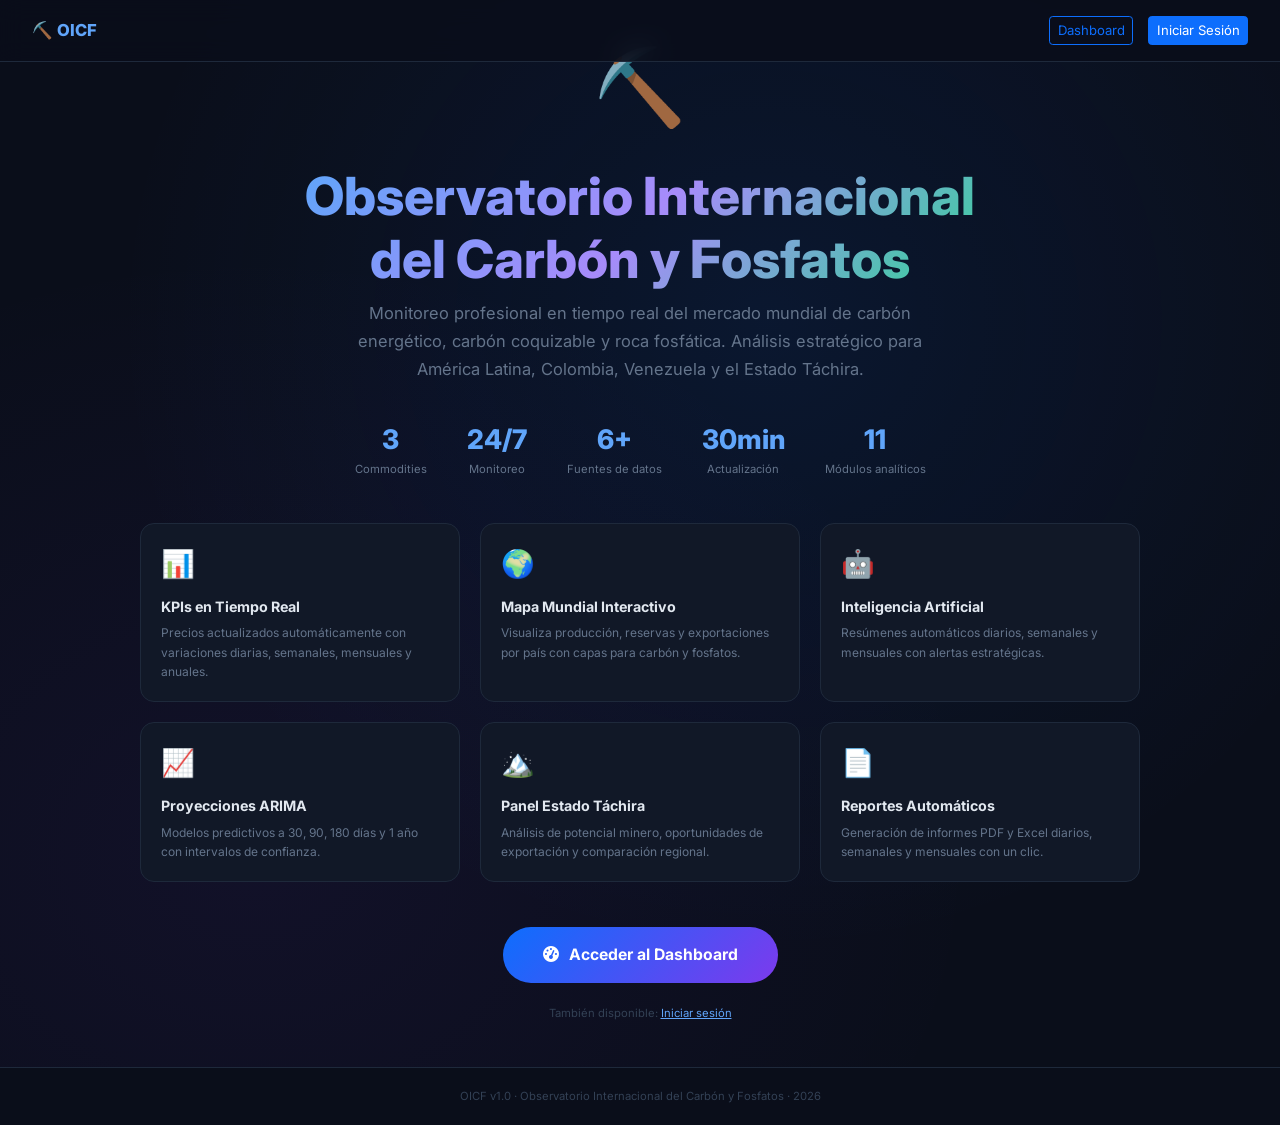
==== index.html @ 0b9a3133 "feat: OICF - Observatorio Internacional del Carbon y Fosfatos v1.0 Plataforma completa de monitoreo " ====
<!DOCTYPE html>
<html lang="es">
<head>
  <meta charset="UTF-8">
  <meta name="viewport" content="width=device-width, initial-scale=1.0">
  <title>OICF — Observatorio Internacional del Carbón y Fosfatos</title>
  <link href="https://cdn.jsdelivr.net/npm/bootstrap@5.3.3/dist/css/bootstrap.min.css" rel="stylesheet">
  <link href="https://cdnjs.cloudflare.com/ajax/libs/font-awesome/6.5.0/css/all.min.css" rel="stylesheet">
  <link href="https://fonts.googleapis.com/css2?family=Inter:wght@300;400;600;700;800&display=swap" rel="stylesheet">
  <link href="css/style.css" rel="stylesheet">
  <style>
    body { background: #0a0e1a; color: #e2e8f0; font-family: 'Inter', sans-serif; }
    .hero { min-height: 100vh; display: flex; flex-direction: column; align-items: center; justify-content: center; text-align: center; padding: 2rem; background: radial-gradient(ellipse at 60% 30%, #0d6efd18 0%, transparent 60%), radial-gradient(ellipse at 20% 80%, #7c3aed12 0%, transparent 50%); }
    .hero-icon { font-size: 5rem; margin-bottom: 1.5rem; animation: float 3s ease-in-out infinite; }
    @keyframes float { 0%,100%{transform:translateY(0)} 50%{transform:translateY(-12px)} }
    .hero-title { font-size: clamp(2rem, 5vw, 3.5rem); font-weight: 800; background: linear-gradient(135deg, #60a5fa, #a78bfa, #34d399); -webkit-background-clip: text; -webkit-text-fill-color: transparent; background-clip: text; margin-bottom: .5rem; }
    .hero-sub { font-size: 1.1rem; color: #64748b; max-width: 600px; margin: 0 auto 2.5rem; line-height: 1.7; }
    .features-grid { display: grid; grid-template-columns: repeat(auto-fit, minmax(240px, 1fr)); gap: 20px; max-width: 1000px; margin: 0 auto 3rem; text-align: left; }
    .feature-card { background: #111827; border: 1px solid #1e293b; border-radius: 14px; padding: 20px; transition: transform .2s, border-color .2s; }
    .feature-card:hover { transform: translateY(-4px); border-color: #0d6efd; }
    .feature-icon { font-size: 1.8rem; margin-bottom: 12px; }
    .feature-title { font-size: .95rem; font-weight: 700; margin-bottom: 6px; }
    .feature-desc { font-size: .8rem; color: #64748b; line-height: 1.6; }
    .cta-btn { display: inline-flex; align-items: center; gap: 10px; padding: 16px 40px; border-radius: 50px; background: linear-gradient(135deg, #0d6efd, #7c3aed); color: #fff; font-weight: 700; font-size: 1.05rem; text-decoration: none; transition: opacity .2s, transform .2s; }
    .cta-btn:hover { opacity: .9; transform: scale(1.03); color: #fff; }
    .stats-bar { display: flex; gap: 40px; justify-content: center; flex-wrap: wrap; margin-bottom: 3rem; }
    .stat-item { text-align: center; }
    .stat-val { font-size: 1.8rem; font-weight: 800; color: #60a5fa; }
    .stat-lbl { font-size: .75rem; color: #64748b; }
  </style>
</head>
<body class="dark-mode">

<nav style="position:fixed;top:0;left:0;right:0;z-index:100;padding:16px 32px;display:flex;align-items:center;justify-content:space-between;background:rgba(10,14,26,.85);backdrop-filter:blur(12px);border-bottom:1px solid #1e293b">
  <div style="font-weight:800;font-size:1.1rem;color:#60a5fa">⛏️ OICF</div>
  <div class="d-flex gap-3">
    <a href="dashboard.html" class="btn btn-sm btn-outline-primary">Dashboard</a>
    <a href="login.html"     class="btn btn-sm btn-primary">Iniciar Sesión</a>
  </div>
</nav>

<section class="hero">
  <div class="hero-icon">⛏️</div>
  <h1 class="hero-title">Observatorio Internacional<br>del Carbón y Fosfatos</h1>
  <p class="hero-sub">Monitoreo profesional en tiempo real del mercado mundial de carbón energético, carbón coquizable y roca fosfática. Análisis estratégico para América Latina, Colombia, Venezuela y el Estado Táchira.</p>

  <div class="stats-bar">
    <div class="stat-item"><div class="stat-val">3</div><div class="stat-lbl">Commodities</div></div>
    <div class="stat-item"><div class="stat-val">24/7</div><div class="stat-lbl">Monitoreo</div></div>
    <div class="stat-item"><div class="stat-val">6+</div><div class="stat-lbl">Fuentes de datos</div></div>
    <div class="stat-item"><div class="stat-val">30min</div><div class="stat-lbl">Actualización</div></div>
    <div class="stat-item"><div class="stat-val">11</div><div class="stat-lbl">Módulos analíticos</div></div>
  </div>

  <div class="features-grid">
    <div class="feature-card">
      <div class="feature-icon">📊</div>
      <div class="feature-title">KPIs en Tiempo Real</div>
      <div class="feature-desc">Precios actualizados automáticamente con variaciones diarias, semanales, mensuales y anuales.</div>
    </div>
    <div class="feature-card">
      <div class="feature-icon">🌍</div>
      <div class="feature-title">Mapa Mundial Interactivo</div>
      <div class="feature-desc">Visualiza producción, reservas y exportaciones por país con capas para carbón y fosfatos.</div>
    </div>
    <div class="feature-card">
      <div class="feature-icon">🤖</div>
      <div class="feature-title">Inteligencia Artificial</div>
      <div class="feature-desc">Resúmenes automáticos diarios, semanales y mensuales con alertas estratégicas.</div>
    </div>
    <div class="feature-card">
      <div class="feature-icon">📈</div>
      <div class="feature-title">Proyecciones ARIMA</div>
      <div class="feature-desc">Modelos predictivos a 30, 90, 180 días y 1 año con intervalos de confianza.</div>
    </div>
    <div class="feature-card">
      <div class="feature-icon">🏔️</div>
      <div class="feature-title">Panel Estado Táchira</div>
      <div class="feature-desc">Análisis de potencial minero, oportunidades de exportación y comparación regional.</div>
    </div>
    <div class="feature-card">
      <div class="feature-icon">📄</div>
      <div class="feature-title">Reportes Automáticos</div>
      <div class="feature-desc">Generación de informes PDF y Excel diarios, semanales y mensuales con un clic.</div>
    </div>
  </div>

  <a href="dashboard.html" class="cta-btn">
    <i class="fas fa-tachometer-alt"></i>
    Acceder al Dashboard
  </a>
  <p style="font-size:.75rem;color:#334155;margin-top:1.5rem">También disponible: <a href="login.html" style="color:#60a5fa">Iniciar sesión</a></p>
</section>

<footer style="text-align:center;padding:20px;font-size:.75rem;color:#334155;border-top:1px solid #1e293b">
  OICF v1.0 · Observatorio Internacional del Carbón y Fosfatos · <span id="year"></span>
</footer>
<script>document.getElementById('year').textContent = new Date().getFullYear();</script>
</body>
</html>
---- css/style.css ----
/* ============================================================
   OICF - Observatorio Internacional del Carbón y Fosfatos
   style.css - Estilos Globales
   ============================================================ */

:root {
  --primary:        #0d6efd;
  --primary-dark:   #0b5ed7;
  --accent:         #f59e0b;
  --success:        #22c55e;
  --danger:         #ef4444;
  --warning:        #f59e0b;
  --info:           #06b6d4;

  /* Dark Mode */
  --bg-dark:        #0a0e1a;
  --bg-card-dark:   #111827;
  --bg-sidebar-dark:#0d1b2a;
  --border-dark:    #1e293b;
  --text-dark:      #e2e8f0;
  --text-muted-dark:#94a3b8;

  /* Light Mode */
  --bg-light:       #f1f5f9;
  --bg-card-light:  #ffffff;
  --bg-sidebar-light:#1e3a5f;
  --border-light:   #e2e8f0;
  --text-light:     #1e293b;
  --text-muted-light:#64748b;

  --sidebar-w:      260px;
  --header-h:       64px;
  --transition:     .25s ease;
  --radius:         12px;
  --shadow:         0 4px 24px rgba(0,0,0,.18);
}

/* ---- Reset & Base ---- */
*, *::before, *::after { box-sizing: border-box; margin: 0; padding: 0; }

html { scroll-behavior: smooth; font-size: 15px; }

body {
  font-family: 'Inter', 'Segoe UI', system-ui, sans-serif;
  transition: background-color var(--transition), color var(--transition);
  overflow-x: hidden;
}

/* ---- Dark Mode (default) ---- */
body.dark-mode {
  background-color: var(--bg-dark);
  color: var(--text-dark);
}
body.dark-mode .card-oicf {
  background: var(--bg-card-dark);
  border: 1px solid var(--border-dark);
}
body.dark-mode .sidebar { background: var(--bg-sidebar-dark); }
body.dark-mode .topbar  { background: var(--bg-card-dark); border-bottom: 1px solid var(--border-dark); }
body.dark-mode .text-muted { color: var(--text-muted-dark) !important; }
body.dark-mode .table    { color: var(--text-dark); }
body.dark-mode .table-dark { background: var(--bg-card-dark); }
body.dark-mode .modal-content { background: var(--bg-card-dark); color: var(--text-dark); border: 1px solid var(--border-dark); }
body.dark-mode input, body.dark-mode select, body.dark-mode textarea {
  background: #1e293b; color: var(--text-dark); border-color: var(--border-dark);
}

/* ---- Light Mode ---- */
body.light-mode {
  background-color: var(--bg-light);
  color: var(--text-light);
}
body.light-mode .card-oicf {
  background: var(--bg-card-light);
  border: 1px solid var(--border-light);
  box-shadow: 0 2px 8px rgba(0,0,0,.06);
}
body.light-mode .sidebar { background: var(--bg-sidebar-light); }
body.light-mode .topbar  { background: var(--bg-card-light); border-bottom: 1px solid var(--border-light); }
body.light-mode .text-muted { color: var(--text-muted-light) !important; }

/* ---- Sidebar ---- */
.sidebar {
  position: fixed;
  top: 0; left: 0;
  width: var(--sidebar-w);
  height: 100vh;
  z-index: 1040;
  display: flex;
  flex-direction: column;
  transition: width var(--transition), transform var(--transition);
  overflow: hidden;
}
.sidebar.collapsed { width: 68px; }

.sidebar-logo {
  display: flex;
  align-items: center;
  gap: 12px;
  padding: 18px 16px;
  border-bottom: 1px solid rgba(255,255,255,.08);
  min-height: var(--header-h);
  color: #fff;
  text-decoration: none;
}
.sidebar-logo img { width: 38px; height: 38px; flex-shrink: 0; }
.sidebar-logo-text { display: flex; flex-direction: column; overflow: hidden; }
.sidebar-logo-text .brand-name  { font-weight: 700; font-size: .95rem; white-space: nowrap; color: #fff; }
.sidebar-logo-text .brand-sub   { font-size: .65rem; color: rgba(255,255,255,.55); white-space: nowrap; }
.sidebar.collapsed .sidebar-logo-text { display: none; }

.sidebar-nav { flex: 1; overflow-y: auto; overflow-x: hidden; padding: 10px 0; }
.sidebar-nav::-webkit-scrollbar { width: 4px; }
.sidebar-nav::-webkit-scrollbar-thumb { background: rgba(255,255,255,.15); border-radius: 4px; }

.nav-section-label {
  font-size: .65rem; letter-spacing: .08em; text-transform: uppercase;
  color: rgba(255,255,255,.35); padding: 12px 20px 4px;
  white-space: nowrap; overflow: hidden;
}
.sidebar.collapsed .nav-section-label { opacity: 0; }

.nav-item-oicf { display: block; }

.nav-link-oicf {
  display: flex; align-items: center; gap: 12px;
  padding: 11px 20px; color: rgba(255,255,255,.7);
  text-decoration: none; border-radius: 8px; margin: 2px 8px;
  transition: background var(--transition), color var(--transition);
  white-space: nowrap; overflow: hidden;
  position: relative;
}
.nav-link-oicf:hover, .nav-link-oicf.active {
  background: rgba(255,255,255,.1); color: #fff;
}
.nav-link-oicf.active { background: var(--primary); color: #fff; }
.nav-link-oicf i { width: 20px; text-align: center; flex-shrink: 0; font-size: 1rem; }
.nav-link-oicf .nav-text { font-size: .875rem; }
.sidebar.collapsed .nav-link-oicf { justify-content: center; padding: 11px 0; margin: 2px 6px; }
.sidebar.collapsed .nav-text { display: none; }

.badge-nav {
  margin-left: auto; background: var(--danger);
  color: #fff; font-size: .65rem; border-radius: 10px;
  padding: 1px 6px; flex-shrink: 0;
}
.sidebar.collapsed .badge-nav { display: none; }

.sidebar-footer {
  padding: 12px 8px;
  border-top: 1px solid rgba(255,255,255,.08);
}

/* ---- Topbar ---- */
.topbar {
  position: fixed; top: 0;
  left: var(--sidebar-w);
  right: 0; height: var(--header-h);
  z-index: 1030;
  display: flex; align-items: center;
  padding: 0 24px; gap: 16px;
  transition: left var(--transition);
}
.topbar.sidebar-collapsed { left: 68px; }

.topbar-title {
  font-weight: 700; font-size: 1rem;
  white-space: nowrap; overflow: hidden; text-overflow: ellipsis;
}

.topbar-actions { display: flex; align-items: center; gap: 10px; margin-left: auto; }

.btn-icon {
  width: 38px; height: 38px;
  display: flex; align-items: center; justify-content: center;
  border-radius: 50%; border: none; cursor: pointer;
  transition: background var(--transition);
}
body.dark-mode  .btn-icon { background: #1e293b; color: #e2e8f0; }
body.light-mode .btn-icon { background: #f1f5f9; color: #1e293b; }
.btn-icon:hover { background: var(--primary) !important; color: #fff !important; }

/* ---- Main Content ---- */
.main-content {
  margin-left: var(--sidebar-w);
  padding-top: var(--header-h);
  min-height: 100vh;
  transition: margin-left var(--transition);
}
.main-content.sidebar-collapsed { margin-left: 68px; }

.content-inner { padding: 24px; }

/* ---- KPI Cards ---- */
.card-oicf {
  border-radius: var(--radius);
  transition: transform .2s, box-shadow .2s;
}
.card-oicf:hover { transform: translateY(-2px); box-shadow: var(--shadow); }

.kpi-card {
  padding: 20px;
  position: relative;
  overflow: hidden;
}
.kpi-icon {
  width: 52px; height: 52px;
  border-radius: 12px;
  display: flex; align-items: center; justify-content: center;
  font-size: 1.4rem; flex-shrink: 0;
}
.kpi-price {
  font-size: 1.8rem; font-weight: 700; line-height: 1;
  letter-spacing: -.03em;
}
.kpi-label { font-size: .75rem; color: inherit; opacity: .6; }
.kpi-unit  { font-size: .7rem; opacity: .5; }
.kpi-badge {
  display: inline-flex; align-items: center; gap: 4px;
  font-size: .75rem; font-weight: 600; padding: 2px 8px;
  border-radius: 20px;
}
.kpi-badge.up   { background: rgba(34,197,94,.15); color: #22c55e; }
.kpi-badge.down { background: rgba(239,68,68,.15); color: #ef4444; }
.kpi-badge.flat { background: rgba(148,163,184,.15); color: #94a3b8; }

.kpi-sparkline { height: 50px; margin-top: 8px; }

/* ---- Section Headers ---- */
.section-header {
  display: flex; align-items: center; justify-content: space-between;
  margin-bottom: 20px; gap: 12px; flex-wrap: wrap;
}
.section-title {
  font-size: 1.05rem; font-weight: 700;
  display: flex; align-items: center; gap: 10px;
}
.section-title .dot {
  width: 10px; height: 10px; border-radius: 50%;
  background: var(--primary); display: inline-block;
}

/* ---- Charts ---- */
.chart-container { position: relative; width: 100%; }
.chart-toolbar {
  display: flex; align-items: center; gap: 8px;
  flex-wrap: wrap; padding: 12px 16px;
  border-bottom: 1px solid rgba(255,255,255,.06);
}
body.light-mode .chart-toolbar { border-bottom-color: var(--border-light); }

.btn-period {
  font-size: .75rem; padding: 4px 10px; border-radius: 20px;
  border: 1px solid rgba(255,255,255,.15); cursor: pointer;
  background: transparent; color: inherit;
  transition: all .15s;
}
.btn-period.active, .btn-period:hover {
  background: var(--primary); border-color: var(--primary); color: #fff;
}
body.light-mode .btn-period { border-color: var(--border-light); color: var(--text-light); }

/* ---- News Panel ---- */
.news-card {
  border-radius: 10px; padding: 14px 16px;
  margin-bottom: 12px; transition: transform .15s;
}
body.dark-mode  .news-card { background: #1e293b; }
body.light-mode .news-card { background: #f8fafc; border: 1px solid var(--border-light); }
.news-card:hover { transform: translateX(4px); }
.news-title { font-size: .9rem; font-weight: 600; line-height: 1.35; margin-bottom: 6px; }
.news-meta  { font-size: .72rem; opacity: .55; }
.news-tag   { font-size: .65rem; padding: 2px 8px; border-radius: 20px; font-weight: 600; }

.sentimiento-positivo { color: #22c55e; }
.sentimiento-negativo { color: #ef4444; }
.sentimiento-neutral  { color: #f59e0b; }

/* ---- Alerts ---- */
.alert-item {
  display: flex; align-items: flex-start; gap: 12px;
  padding: 12px 16px; border-radius: 10px; margin-bottom: 10px;
}
.alert-item.critical { background: rgba(239,68,68,.12); border-left: 3px solid #ef4444; }
.alert-item.warning  { background: rgba(245,158,11,.12); border-left: 3px solid #f59e0b; }
.alert-item.info     { background: rgba(6,182,212,.12);  border-left: 3px solid #06b6d4; }
.alert-icon { font-size: 1.2rem; flex-shrink: 0; margin-top: 2px; }

/* ---- Map ---- */
#world-map { height: 420px; border-radius: 10px; z-index: 1; }

/* ---- Loader ---- */
.oicf-loader {
  position: fixed; inset: 0; z-index: 9999;
  background: var(--bg-dark);
  display: flex; flex-direction: column;
  align-items: center; justify-content: center; gap: 20px;
}
.loader-logo { font-size: 3rem; animation: pulse 1.5s infinite; }
@keyframes pulse { 0%,100% { opacity: 1; } 50% { opacity: .4; } }
.loader-bar {
  width: 200px; height: 4px; background: #1e293b; border-radius: 4px; overflow: hidden;
}
.loader-progress {
  height: 100%; background: var(--primary);
  animation: load 2s ease-in-out forwards;
}
@keyframes load { from { width: 0; } to { width: 100%; } }

/* ---- Responsive ---- */
@media (max-width: 768px) {
  .sidebar { transform: translateX(-100%); width: var(--sidebar-w) !important; }
  .sidebar.mobile-open { transform: translateX(0); }
  .topbar, .main-content { left: 0 !important; margin-left: 0 !important; }
  .kpi-price { font-size: 1.4rem; }
  #world-map { height: 280px; }
}

/* ---- Utilities ---- */
.fw-600 { font-weight: 600; }
.fs-xs   { font-size: .75rem; }
.fs-sm   { font-size: .875rem; }
.gap-2   { gap: .5rem; }
.gap-3   { gap: .75rem; }
.lh-1    { line-height: 1; }
.cursor-pointer { cursor: pointer; }

.gradient-coal    { background: linear-gradient(135deg, #374151, #6b7280); }
.gradient-coking  { background: linear-gradient(135deg, #1e3a5f, #2563eb); }
.gradient-phosph  { background: linear-gradient(135deg, #7c3aed, #a78bfa); }

/* Scrollbar */
::-webkit-scrollbar       { width: 6px; height: 6px; }
::-webkit-scrollbar-track { background: transparent; }
::-webkit-scrollbar-thumb { background: rgba(148,163,184,.3); border-radius: 6px; }

/* Toast notifications */
.oicf-toast {
  position: fixed; bottom: 24px; right: 24px; z-index: 9998;
  min-width: 280px; max-width: 400px;
}
.toast-item {
  border-radius: 10px; padding: 12px 16px; margin-top: 8px;
  display: flex; align-items: flex-start; gap: 10px;
  animation: slideIn .3s ease; box-shadow: var(--shadow);
}
body.dark-mode  .toast-item { background: #1e293b; color: #e2e8f0; }
body.light-mode .toast-item { background: #fff; color: #1e293b; }
@keyframes slideIn { from { transform: translateX(120%); opacity: 0; } to { transform: none; opacity: 1; } }

/* Tabla de datos */
.table-oicf th { font-size: .75rem; text-transform: uppercase; letter-spacing: .06em; opacity: .6; font-weight: 600; }
.table-oicf td { font-size: .875rem; vertical-align: middle; }

/* IA module */
.ia-response {
  border-radius: 10px; padding: 16px 20px; margin-top: 12px;
  border-left: 3px solid var(--primary); font-size: .875rem; line-height: 1.7;
}
body.dark-mode  .ia-response { background: #1e293b; }
body.light-mode .ia-response { background: #f0f7ff; }

/* Typing animation */
.typing::after {
  content: '|'; animation: blink .7s infinite;
}
@keyframes blink { 0%,100%{opacity:1;} 50%{opacity:0;} }

/* Update pulse */
.live-indicator {
  width: 8px; height: 8px; border-radius: 50%;
  background: #22c55e; display: inline-block;
  animation: livePulse 1.5s infinite;
}
@keyframes livePulse {
  0%   { box-shadow: 0 0 0 0 rgba(34,197,94,.6); }
  70%  { box-shadow: 0 0 0 8px rgba(34,197,94,0); }
  100% { box-shadow: 0 0 0 0 rgba(34,197,94,0); }
}
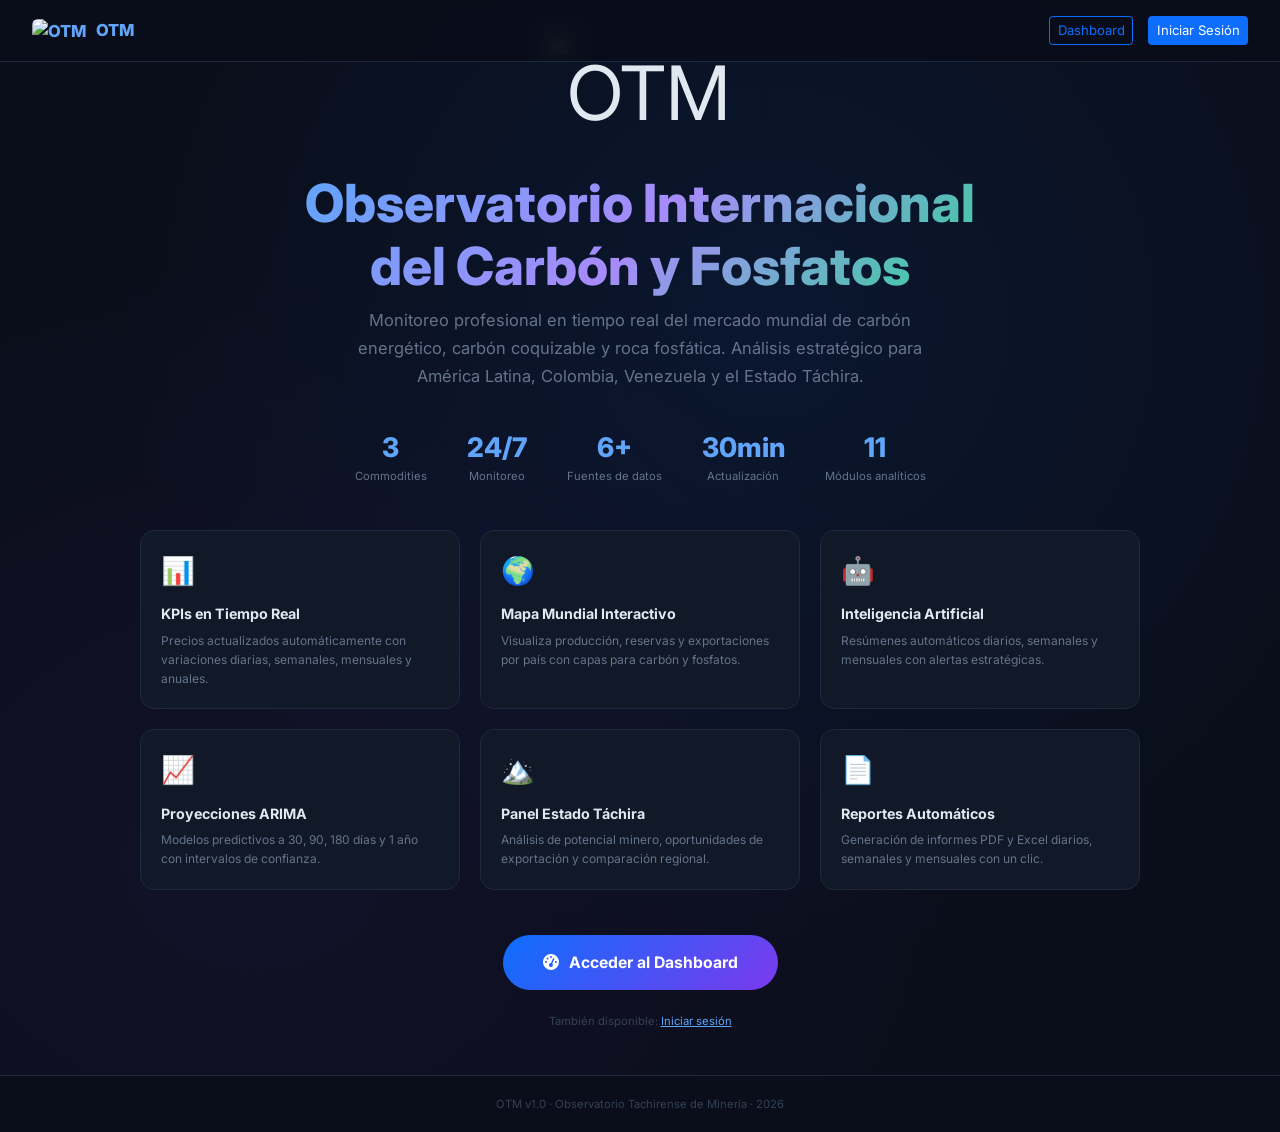
==== commit a2d364b9: "feat: rebranding a Observatorio Tachirense de Mineria (OTM) Co-Authored-By: Claude Sonnet 4.6 <norep" ====
--- a/index.html
+++ b/index.html
@@ -3,7 +3,7 @@
 <head>
   <meta charset="UTF-8">
   <meta name="viewport" content="width=device-width, initial-scale=1.0">
-  <title>OICF — Observatorio Internacional del Carbón y Fosfatos</title>
+  <title>OTM — Observatorio Tachirense de Minería</title>
   <link href="https://cdn.jsdelivr.net/npm/bootstrap@5.3.3/dist/css/bootstrap.min.css" rel="stylesheet">
   <link href="https://cdnjs.cloudflare.com/ajax/libs/font-awesome/6.5.0/css/all.min.css" rel="stylesheet">
   <link href="https://fonts.googleapis.com/css2?family=Inter:wght@300;400;600;700;800&display=swap" rel="stylesheet">
@@ -32,7 +32,7 @@
 <body class="dark-mode">
 
 <nav style="position:fixed;top:0;left:0;right:0;z-index:100;padding:16px 32px;display:flex;align-items:center;justify-content:space-between;background:rgba(10,14,26,.85);backdrop-filter:blur(12px);border-bottom:1px solid #1e293b">
-  <div style="font-weight:800;font-size:1.1rem;color:#60a5fa">⛏️ OICF</div>
+  <div style="font-weight:800;font-size:1.1rem;color:#60a5fa"><img src="assets/logo.png" alt="OTM" style="width:32px;height:32px;border-radius:6px;object-fit:cover;vertical-align:middle;margin-right:6px"> OTM</div>
   <div class="d-flex gap-3">
     <a href="dashboard.html" class="btn btn-sm btn-outline-primary">Dashboard</a>
     <a href="login.html"     class="btn btn-sm btn-primary">Iniciar Sesión</a>
@@ -40,7 +40,7 @@
 </nav>
 
 <section class="hero">
-  <div class="hero-icon">⛏️</div>
+  <div class="hero-icon"><img src="assets/logo.png" alt="OTM" style="width:64px;height:64px;border-radius:10px;object-fit:cover"></div>
   <h1 class="hero-title">Observatorio Internacional<br>del Carbón y Fosfatos</h1>
   <p class="hero-sub">Monitoreo profesional en tiempo real del mercado mundial de carbón energético, carbón coquizable y roca fosfática. Análisis estratégico para América Latina, Colombia, Venezuela y el Estado Táchira.</p>
 
@@ -93,7 +93,7 @@
 </section>
 
 <footer style="text-align:center;padding:20px;font-size:.75rem;color:#334155;border-top:1px solid #1e293b">
-  OICF v1.0 · Observatorio Internacional del Carbón y Fosfatos · <span id="year"></span>
+  OTM v1.0 · Observatorio Tachirense de Minería · <span id="year"></span>
 </footer>
 <script>document.getElementById('year').textContent = new Date().getFullYear();</script>
 </body>
--- a/css/style.css
+++ b/css/style.css
@@ -263,14 +263,49 @@
 /* ---- News Panel ---- */
 .news-card {
   border-radius: 10px; padding: 14px 16px;
-  margin-bottom: 12px; transition: transform .15s;
+  margin-bottom: 12px; transition: transform .15s, box-shadow .15s;
 }
 body.dark-mode  .news-card { background: #1e293b; }
 body.light-mode .news-card { background: #f8fafc; border: 1px solid var(--border-light); }
-.news-card:hover { transform: translateX(4px); }
+.news-card:hover { transform: translateX(4px); box-shadow: 0 4px 16px rgba(0,0,0,.18); }
 .news-title { font-size: .9rem; font-weight: 600; line-height: 1.35; margin-bottom: 6px; }
+.news-title:hover { text-decoration: underline !important; opacity: .85; }
 .news-meta  { font-size: .72rem; opacity: .55; }
 .news-tag   { font-size: .65rem; padding: 2px 8px; border-radius: 20px; font-weight: 600; }
+
+/* Botón "Ver fuente" */
+.btn-ver-fuente {
+  display: inline-flex; align-items: center;
+  font-size: .68rem; font-weight: 600;
+  padding: 2px 9px; border-radius: 5px;
+  border: 1px solid rgba(99,102,241,.45);
+  color: #818cf8; background: rgba(99,102,241,.08);
+  text-decoration: none; cursor: pointer;
+  transition: background .15s, color .15s;
+  white-space: nowrap;
+}
+.btn-ver-fuente:hover {
+  background: rgba(99,102,241,.22);
+  color: #a5b4fc; text-decoration: none;
+}
+.btn-ver-fuente.disabled {
+  opacity: .4; cursor: default;
+  border-color: rgba(255,255,255,.15);
+  color: rgba(255,255,255,.4); background: transparent;
+}
+body.light-mode .btn-ver-fuente        { color: #4f46e5; border-color: rgba(79,70,229,.35); background: rgba(79,70,229,.07); }
+body.light-mode .btn-ver-fuente:hover  { background: rgba(79,70,229,.18); color: #3730a3; }
+body.light-mode .btn-ver-fuente.disabled { color: #94a3b8; border-color: #e2e8f0; }
+
+/* Panel fuentes — enlaces clicables */
+.fuente-link {
+  font-size: .73rem; color: inherit; text-decoration: none;
+  transition: color .15s; display: inline-flex; align-items: center; gap: 4px;
+}
+.fuente-link:hover { color: #818cf8; text-decoration: none; }
+.fuente-link:hover .fuente-ext-icon { opacity: 1; }
+.fuente-ext-icon { opacity: 0; font-size: .55rem; transition: opacity .15s; }
+body.light-mode .fuente-link:hover { color: #4f46e5; }
 
 .sentimiento-positivo { color: #22c55e; }
 .sentimiento-negativo { color: #ef4444; }
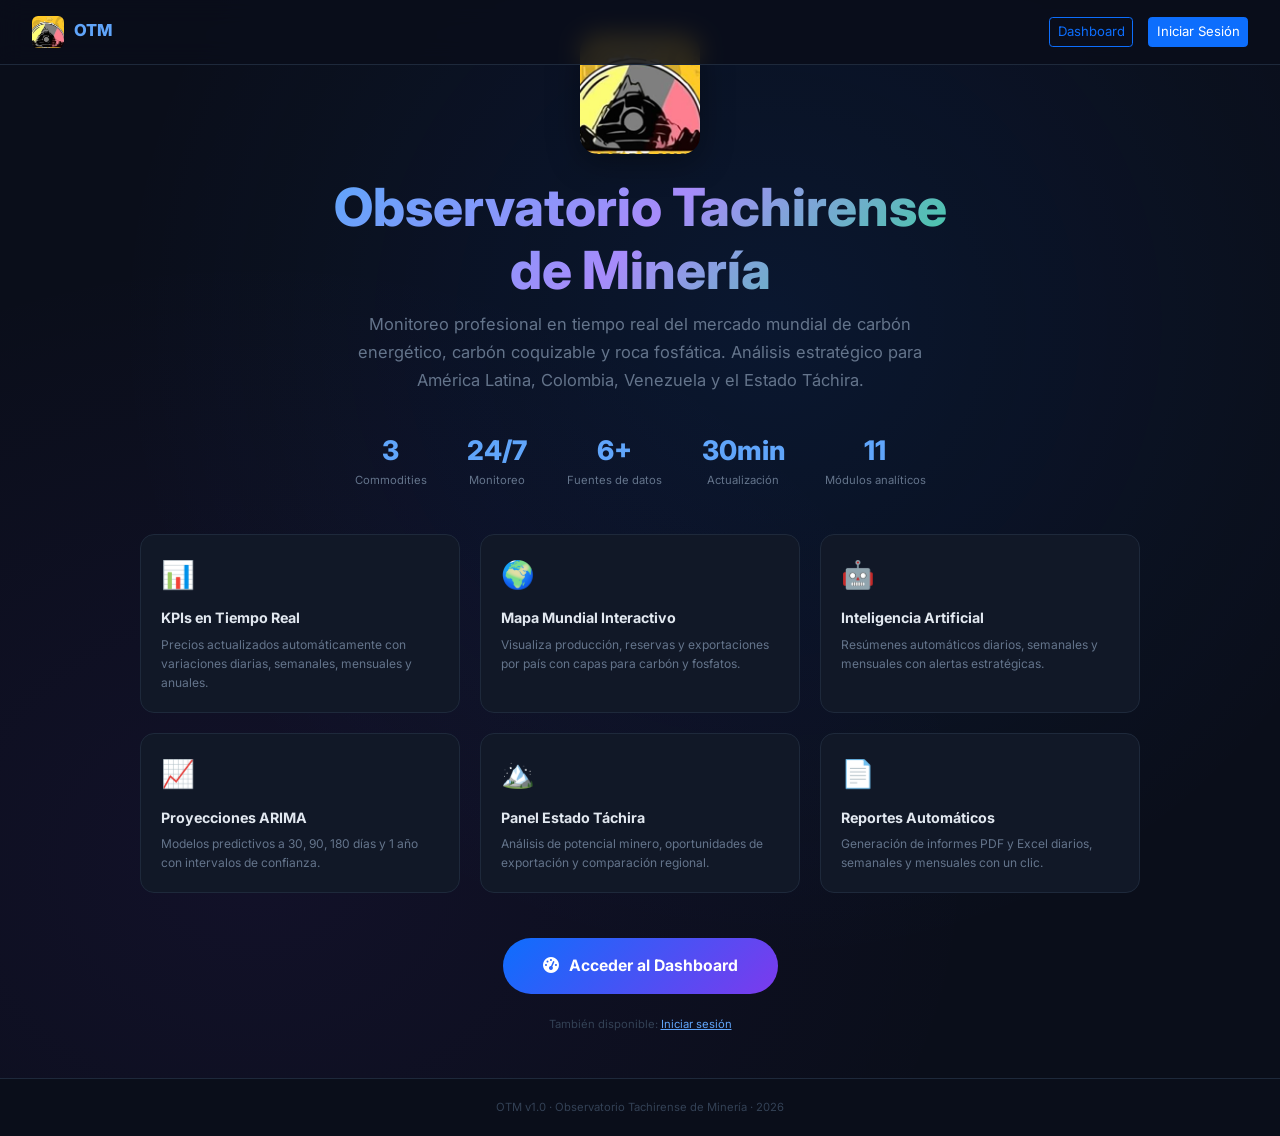
==== commit 8a8e8cd1: "fix: corregir titulo y tamano de logo en pagina de inicio Co-Authored-By: Claude Sonnet 4.6 <noreply" ====
--- a/index.html
+++ b/index.html
@@ -40,8 +40,8 @@
 </nav>
 
 <section class="hero">
-  <div class="hero-icon"><img src="assets/logo.png" alt="OTM" style="width:64px;height:64px;border-radius:10px;object-fit:cover"></div>
-  <h1 class="hero-title">Observatorio Internacional<br>del Carbón y Fosfatos</h1>
+  <div class="hero-icon"><img src="assets/logo.png" alt="OTM" style="width:120px;height:120px;border-radius:18px;object-fit:cover;box-shadow:0 8px 32px rgba(0,0,0,.35)"></div>
+  <h1 class="hero-title">Observatorio Tachirense<br>de Minería</h1>
   <p class="hero-sub">Monitoreo profesional en tiempo real del mercado mundial de carbón energético, carbón coquizable y roca fosfática. Análisis estratégico para América Latina, Colombia, Venezuela y el Estado Táchira.</p>
 
   <div class="stats-bar">
